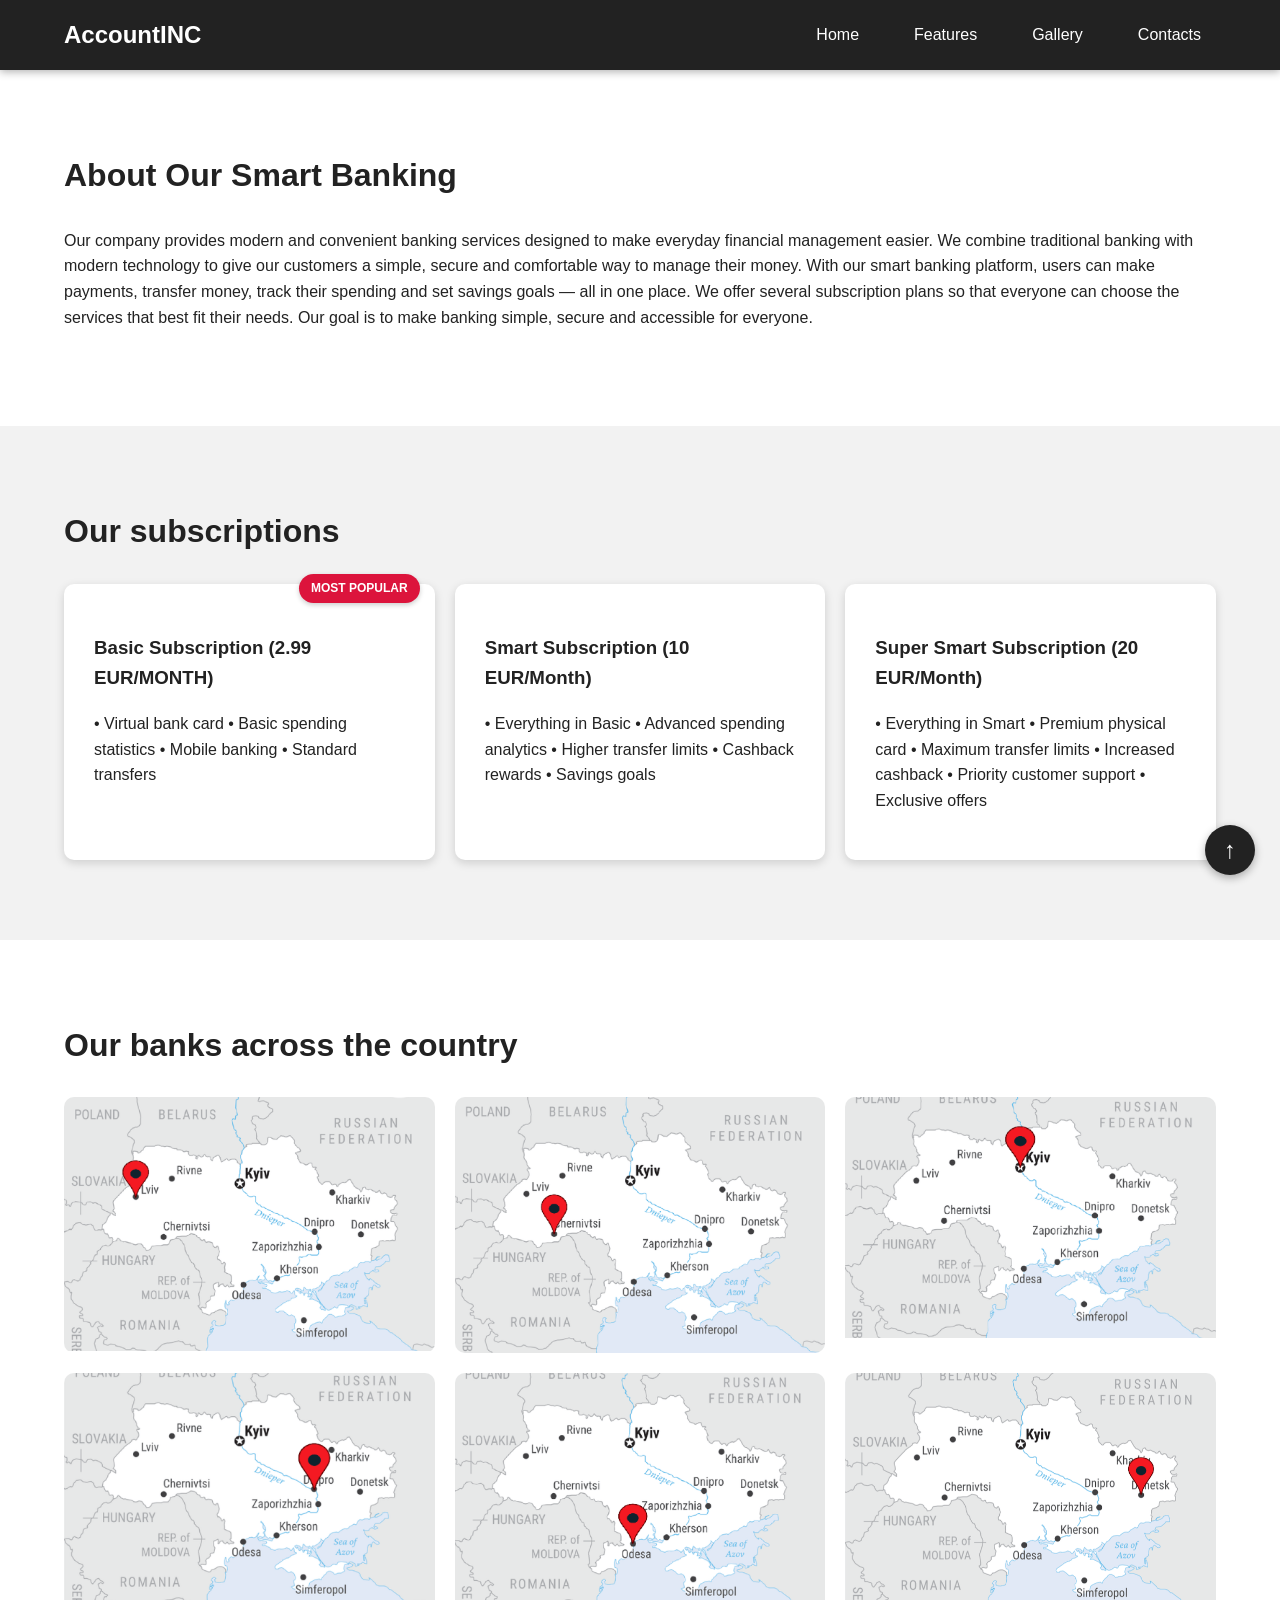
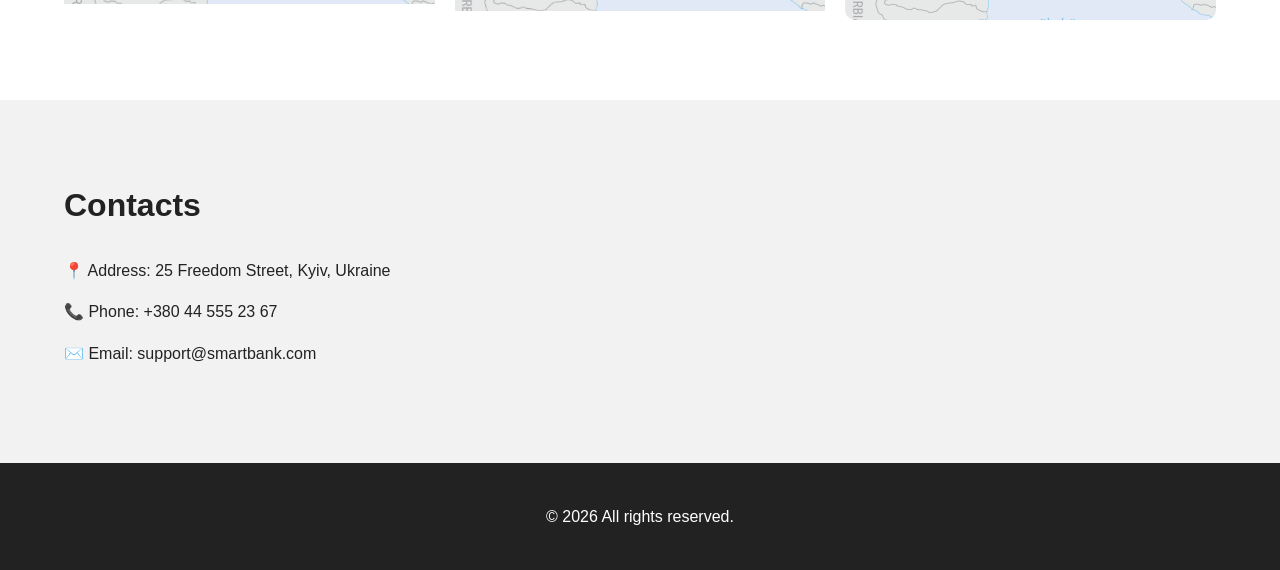
==== Index/index.html @ d543ba3d "Uploaded website code Uploaded website HTML and CSS codes, alongside images" ====
<!DOCTYPE html>
<html lang="uk">
<head>
    <meta charset="UTF-8">
    <meta name="viewport" content="width=device-width, initial-scale=1.0">
    <title>AccountINC</title>
    <link rel="stylesheet" href="style.css">
</head>
<body>
    <header class="site-header">
        <div class="header-container">

            <div class="logo">
                AccountINC
            </div>
            <nav>
                <ul>
                    <li><a href="#about">Home</a></li>
                    <li><a href="#features">Features</a></li>
                    <li><a href="#gallery">Gallery</a></li>
                    <li><a href="#contacts">Contacts</a></li>
                </ul>
            </nav>

        </div>
    </header>
    <main>
        <section id="about" class="section">
            <div class="container">
                <h2>About Our Smart Banking</h2>
                <p>
                Our company provides modern and convenient banking services designed to make everyday financial management easier. We combine traditional banking with modern technology to give our customers a simple, secure and comfortable way to manage their money.
                With our smart banking platform, users can make payments, transfer money, track their spending and set savings goals — all in one place. We offer several subscription plans so that everyone can choose the services that best fit their needs.
                Our goal is to make banking simple, secure and accessible for everyone.
                </p>
            </div>
        </section>


        <section id="features" class="section">
            <div class="container">
                <h2>Our subscriptions</h2>

                <div class="cards">

                    <div class="card">
                        <span class="badge">MOST POPULAR</span>

                        <h3>Basic Subscription (2.99 EUR/MONTH)</h3>
                        <p>
                            • Virtual bank card
                            • Basic spending statistics
                            • Mobile banking
                            • Standard transfers
                        </p>
                    </div>

                    <div class="card">
                        <h3>Smart Subscription (10 EUR/Month)</h3>
                        <p>
                            • Everything in Basic
                            • Advanced spending analytics
                            • Higher transfer limits
                            • Cashback rewards
                            • Savings goals
                        </p>
                    </div>

                    <div class="card">
                        <h3>Super Smart Subscription (20 EUR/Month)</h3>
                        <p>
                            • Everything in Smart
                            • Premium physical card
                            • Maximum transfer limits
                            • Increased cashback
                            • Priority customer support
                            • Exclusive offers
                        </p>
                    </div>

                </div>
            </div>
        </section>


        <section id="gallery" class="section">
            <div class="container">

                <h2>Our banks across the country</h2>

                <div class="grid-gallery">

                    <div class="gallery-item">
                        <img src="images/map1.png" alt="Зображення 1">
                    </div>

                    <div class="gallery-item">
                        <img src="images/map2.png" alt="Зображення 2">
                    </div>

                    <div class="gallery-item">
                        <img src="images/map3.png" alt="Зображення 3">
                    </div>

                    <div class="gallery-item">
                        <img src="images/map4.png" alt="Зображення 4">
                    </div>

                    <div class="gallery-item">
                        <img src="images/map5.png" alt="Зображення 5">
                    </div>

                    <div class="gallery-item">
                        <img src="images/map6.png" alt="Зображення 6">
                    </div>

                </div>

            </div>
        </section>


        <section id="contacts" class="section">
            <div class="container">
                <h2>Contacts</h2>

                <p>
                   <p>📍 Address: 25 Freedom Street, Kyiv, Ukraine</p>
                   <p>📞 Phone: +380 44 555 23 67</p>
                   <p>✉️ Email: support@smartbank.com</p>
                </p>
            </div>
        </section>

    </main>


    <footer>
        <p>© 2026 All rights reserved.</p>
    </footer>
    <a href="#about" class="back-to-top">↑</a>
</body>
</html>
---- Index/style.css ----
html {
    scroll-behavior: smooth;
    scroll-padding-top: 80px;
}

body {
    margin: 0;
    padding-top: 70px;

    font-family: Arial, sans-serif;
    line-height: 1.6;

    background-color: white;
    color: #222;
}
.container {
    width: 90%;
    max-width: 1200px;
    margin: 0 auto;
}
.site-header {
    position: fixed;
    top: 0;
    left: 0;

    width: 100%;

    height: 70px;

    background-color: #222;
    color: white;

    z-index: 1000;

    box-shadow: 0 2px 8px rgba(0, 0, 0, 0.3);
}


/* Flexbox для header */

.header-container {
    width: 90%;
    max-width: 1200px;

    height: 100%;

    margin: 0 auto;

    display: flex;

    justify-content: space-between;
    align-items: center;
}


/* Логотип */

.logo {
    font-size: 24px;
    font-weight: bold;
}


/* Навігація */

nav ul {
    display: flex;

    gap: 25px;

    list-style: none;

    margin: 0;
    padding: 0;
}


/* Посилання */

nav a {
    color: white;

    text-decoration: none;

    padding: 10px 15px;

    border-radius: 5px;

    transition: 0.3s;
}


/* Hover */

nav a:hover {
    background-color: #555;
    color: #fff;
}


/* Секції */

.section {
    padding: 80px 0;
}


/* Чергування кольорів */

.section:nth-child(even) {
    background-color: #f2f2f2;
}

.section:nth-child(odd) {
    background-color: white;
}


.section h2 {
    margin-top: 0;

    font-size: 32px;
}


/* CARDS */

.cards {
    display: grid;

    grid-template-columns: repeat(3, 1fr);

    gap: 20px;
}


.card {
    position: relative;

    background-color: white;

    padding: 30px;

    border-radius: 10px;

    box-shadow: 0 3px 10px rgba(0, 0, 0, 0.15);
}


/* Бейдж */

.badge {
    position: absolute;

    top: -10px;
    right: 15px;

    background-color: crimson;
    color: white;

    padding: 5px 12px;

    border-radius: 15px;

    font-size: 12px;
    font-weight: bold;

    box-shadow: 0 2px 5px rgba(0, 0, 0, 0.2);
}


/* GRID ГАЛЕРЕЯ */

.grid-gallery {
    display: grid;

    grid-template-columns: repeat(3, 1fr);

    gap: 20px;
}


.gallery-item {
    overflow: hidden;

    border-radius: 10px;
}


.grid-gallery img {
    display: block;

    width: 100%;
    height: auto;

    object-fit: cover;

    transition: transform 0.3s;
}


.grid-gallery img:hover {
    transform: scale(1.05);
}


/* FOOTER */

footer {
    background-color: #222;

    color: white;

    text-align: center;

    padding: 25px;
}


/* Кнопка "вгору" */

.back-to-top {
    position: fixed;

    bottom: 25px;
    right: 25px;

    width: 50px;
    height: 50px;

    display: flex;

    align-items: center;
    justify-content: center;

    border-radius: 50%;

    background-color: #222;
    color: white;

    text-decoration: none;

    font-size: 24px;

    z-index: 1001;

    box-shadow: 0 3px 8px rgba(0, 0, 0, 0.3);

    transition: 0.3s;
}


.back-to-top:hover {
    background-color: #555;

    transform: translateY(-5px);
}


/* Адаптивність */

@media (max-width: 768px) {

    .header-container {
        flex-direction: column;
        justify-content: center;

        gap: 5px;
    }

    .site-header {
        height: auto;
        padding: 10px 0;
    }

    body {
        padding-top: 100px;
    }

    nav ul {
        gap: 5px;
    }

    nav a {
        padding: 5px 8px;
        font-size: 14px;
    }

    .cards {
        grid-template-columns: 1fr;
    }

    .grid-gallery {
        grid-template-columns: 1fr;
    }
}
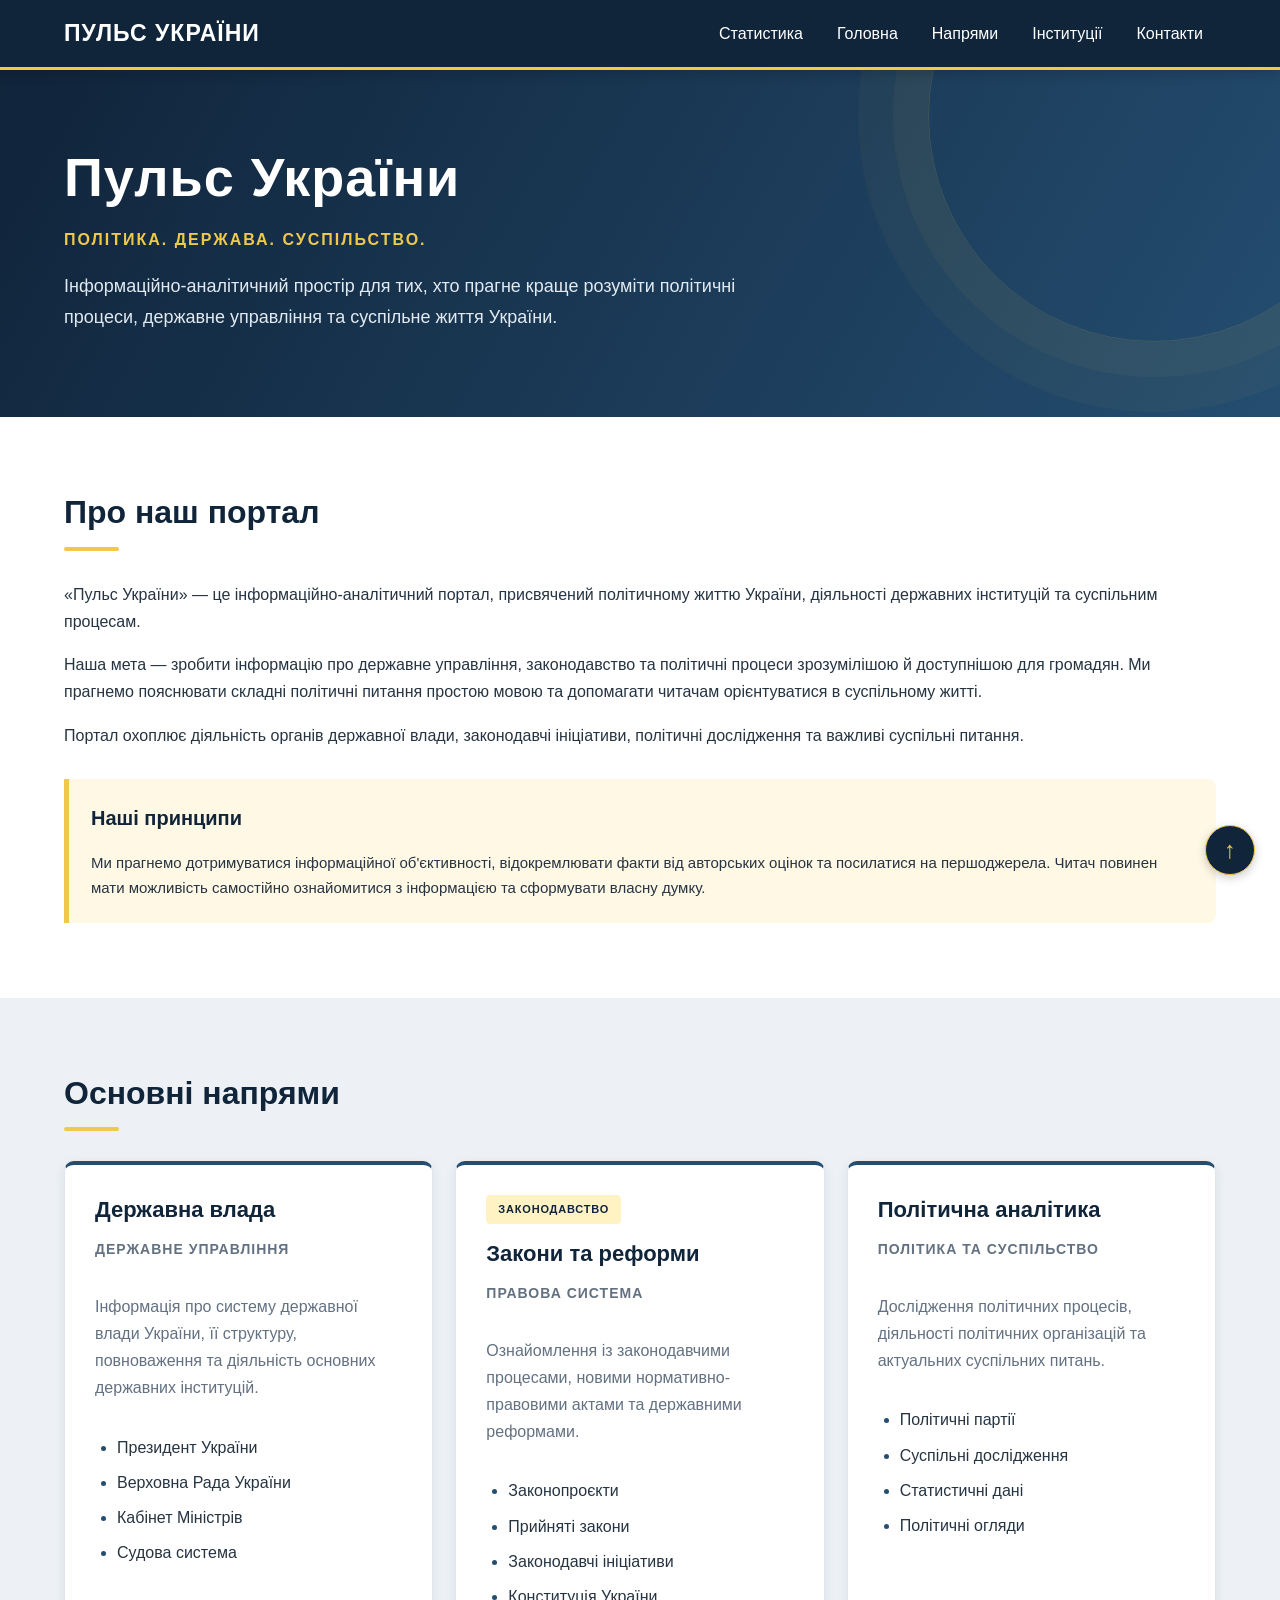
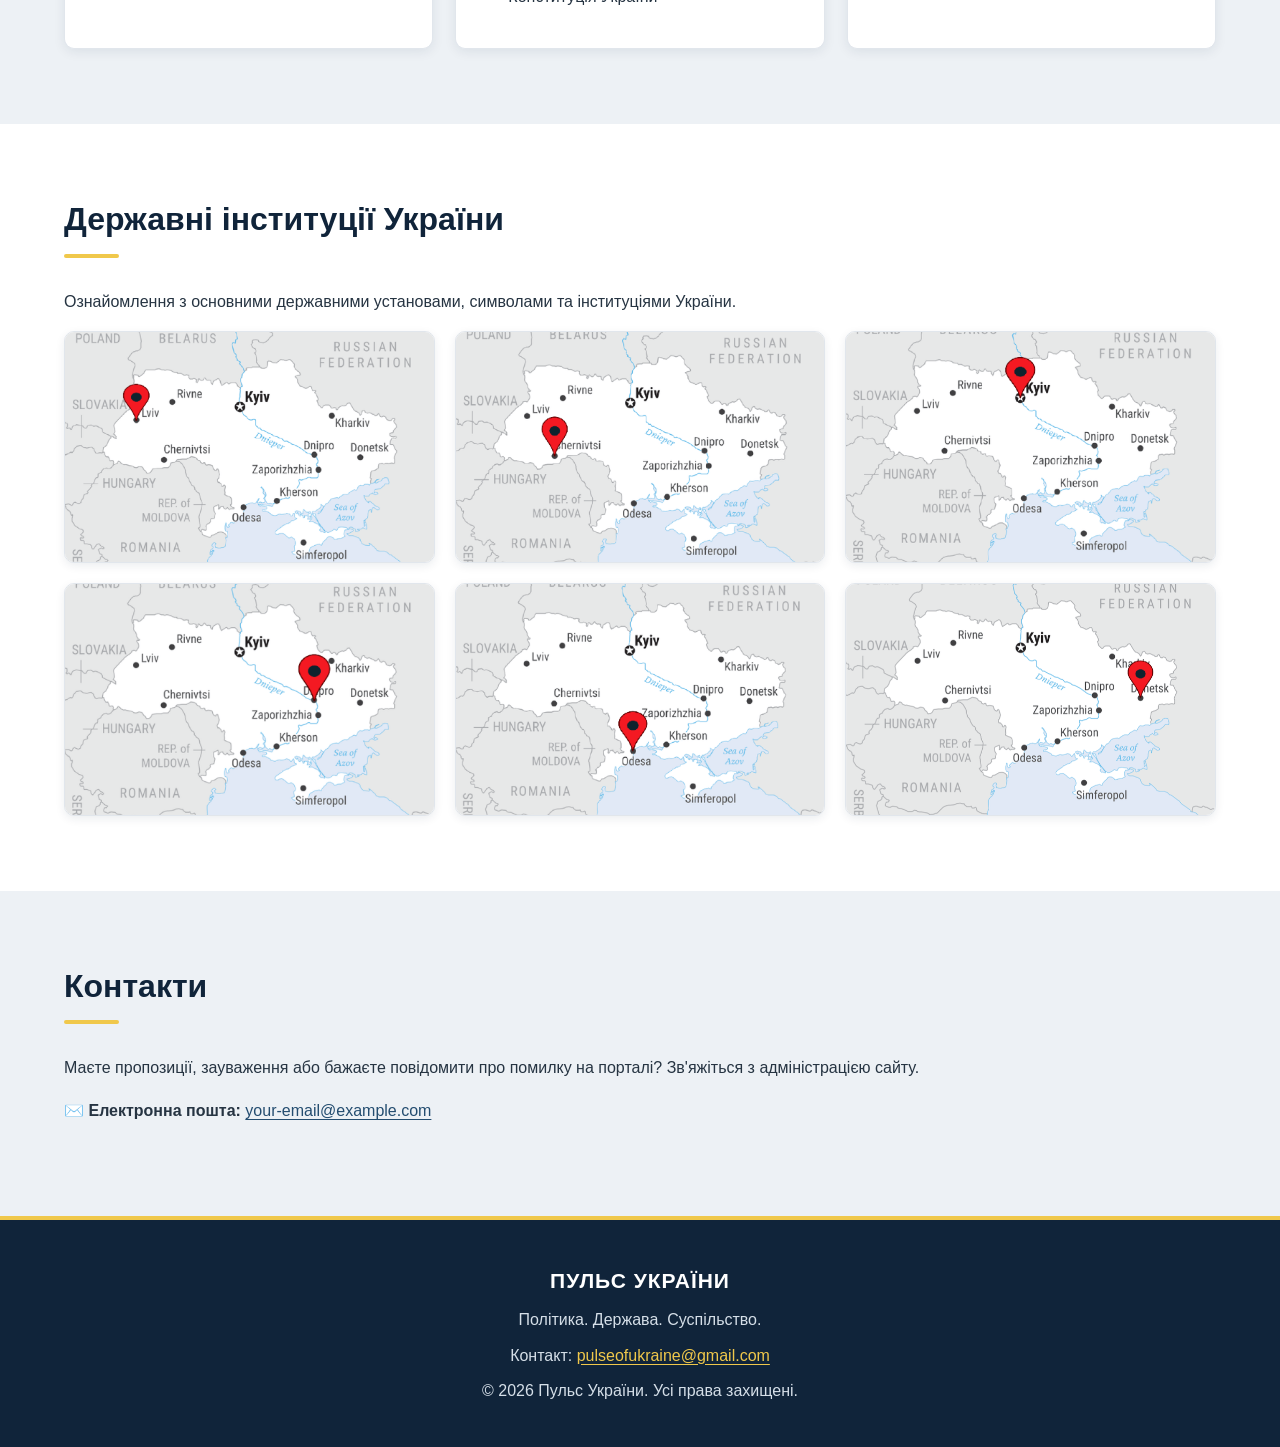
==== commit 14baf84a: "Fully replaced old Index directory with new one Replaced old directory with new, fresh site and idea" ====
--- a/Index/index.html
+++ b/Index/index.html
@@ -3,141 +3,303 @@
 <head>
     <meta charset="UTF-8">
     <meta name="viewport" content="width=device-width, initial-scale=1.0">
-    <title>AccountINC</title>
+
+    <!-- SEO metadata -->
+    <title>Пульс України — Політика. Держава. Суспільство.</title>
+
+    <meta name="description"
+          content="Пульс України — інформаційно-аналітичний портал про українську політику, державне управління, законодавство та суспільне життя.">
+
+    <meta name="keywords"
+          content="Україна, політика, державне управління, Верховна Рада, законодавство, суспільство, політична аналітика">
+
+    <meta name="author" content="Your Name">
+
+    <meta name="theme-color" content="#10243A">
+
+    <!-- Favicon -->
+    <link rel="icon" href="favicon.ico" type="image/x-icon">
+
+    <!-- Open Graph metadata -->
+    <meta property="og:type" content="website">
+    <meta property="og:locale" content="uk_UA">
+    <meta property="og:title" content="Пульс України — Політика. Держава. Суспільство.">
+    <meta property="og:description"
+          content="Досліджуй політичні процеси, державні інституції та суспільне життя України.">
+
+    <!-- CSS -->
     <link rel="stylesheet" href="style.css">
 </head>
-<body>
+
+<body id="top">
+
+    <!-- Skip link for accessibility -->
+    <a class="skip-link" href="#main-content">
+        Перейти до основного вмісту
+    </a>
+
+    <!-- Website header -->
     <header class="site-header">
         <div class="header-container">
 
-            <div class="logo">
-                AccountINC
-            </div>
-            <nav>
+            <a class="logo" href="#top">ПУЛЬС УКРАЇНИ</a>
+
+            <nav aria-label="Головна навігація">
                 <ul>
-                    <li><a href="#about">Home</a></li>
-                    <li><a href="#features">Features</a></li>
-                    <li><a href="#gallery">Gallery</a></li>
-                    <li><a href="#contacts">Contacts</a></li>
+                    <li><a href="pages/statistics.html">Статистика</a></li>
+                    <li><a href="#about">Головна</a></li>
+                    <li><a href="#features">Напрями</a></li>
+                    <li><a href="#gallery">Інституції</a></li>
+                    <li><a href="#contacts">Контакти</a></li>
                 </ul>
             </nav>
 
         </div>
     </header>
-    <main>
+
+    <!-- Main page content -->
+    <main id="main-content">
+
+        <!-- Page introduction -->
+        <header class="page-intro">
+            <div class="container">
+
+                <h1>Пульс України</h1>
+
+                <p>
+                    Політика. Держава. Суспільство.
+                </p>
+
+                <p>
+                    Інформаційно-аналітичний простір для тих,
+                    хто прагне краще розуміти політичні процеси,
+                    державне управління та суспільне життя України.
+                </p>
+
+            </div>
+        </header>
+
+        <!-- About the portal -->
         <section id="about" class="section">
             <div class="container">
-                <h2>About Our Smart Banking</h2>
-                <p>
-                Our company provides modern and convenient banking services designed to make everyday financial management easier. We combine traditional banking with modern technology to give our customers a simple, secure and comfortable way to manage their money.
-                With our smart banking platform, users can make payments, transfer money, track their spending and set savings goals — all in one place. We offer several subscription plans so that everyone can choose the services that best fit their needs.
-                Our goal is to make banking simple, secure and accessible for everyone.
-                </p>
+
+                <h2>Про наш портал</h2>
+
+                <p>
+                    «Пульс України» — це інформаційно-аналітичний портал,
+                    присвячений політичному життю України, діяльності
+                    державних інституцій та суспільним процесам.
+                </p>
+
+                <p>
+                    Наша мета — зробити інформацію про державне
+                    управління, законодавство та політичні процеси
+                    зрозумілішою й доступнішою для громадян.
+                    Ми прагнемо пояснювати складні політичні питання
+                    простою мовою та допомагати читачам орієнтуватися
+                    в суспільному житті.
+                </p>
+
+                <p>
+                    Портал охоплює діяльність органів державної влади,
+                    законодавчі ініціативи, політичні дослідження
+                    та важливі суспільні питання.
+                </p>
+
+                <!-- Additional information -->
+                <aside class="tip" aria-labelledby="tip-title">
+
+                    <h3 id="tip-title">Наші принципи</h3>
+
+                    <p>
+                        Ми прагнемо дотримуватися інформаційної
+                        об'єктивності, відокремлювати факти від
+                        авторських оцінок та посилатися на першоджерела.
+                        Читач повинен мати можливість самостійно
+                        ознайомитися з інформацією та сформувати
+                        власну думку.
+                    </p>
+
+                </aside>
+
             </div>
         </section>
 
-
+        <!-- Main areas -->
         <section id="features" class="section">
             <div class="container">
-                <h2>Our subscriptions</h2>
+
+                <h2>Основні напрями</h2>
 
                 <div class="cards">
 
-                    <div class="card">
-                        <span class="badge">MOST POPULAR</span>
-
-                        <h3>Basic Subscription (2.99 EUR/MONTH)</h3>
+                    <article class="card">
+
+                        <h3>Державна влада</h3>
+
+                        <p class="price">Державне управління</p>
+
                         <p>
-                            • Virtual bank card
-                            • Basic spending statistics
-                            • Mobile banking
-                            • Standard transfers
+                            Інформація про систему державної влади
+                            України, її структуру, повноваження
+                            та діяльність основних державних інституцій.
                         </p>
-                    </div>
-
-                    <div class="card">
-                        <h3>Smart Subscription (10 EUR/Month)</h3>
+
+                        <ul>
+                            <li>Президент України</li>
+                            <li>Верховна Рада України</li>
+                            <li>Кабінет Міністрів</li>
+                            <li>Судова система</li>
+                        </ul>
+
+                    </article>
+
+                    <article class="card">
+
+                        <span class="badge">ЗАКОНОДАВСТВО</span>
+
+                        <h3>Закони та реформи</h3>
+
+                        <p class="price">Правова система</p>
+
                         <p>
-                            • Everything in Basic
-                            • Advanced spending analytics
-                            • Higher transfer limits
-                            • Cashback rewards
-                            • Savings goals
+                            Ознайомлення із законодавчими процесами,
+                            новими нормативно-правовими актами
+                            та державними реформами.
                         </p>
-                    </div>
-
-                    <div class="card">
-                        <h3>Super Smart Subscription (20 EUR/Month)</h3>
+
+                        <ul>
+                            <li>Законопроєкти</li>
+                            <li>Прийняті закони</li>
+                            <li>Законодавчі ініціативи</li>
+                            <li>Конституція України</li>
+                        </ul>
+
+                    </article>
+
+                    <article class="card">
+
+                        <h3>Політична аналітика</h3>
+
+                        <p class="price">Політика та суспільство</p>
+
                         <p>
-                            • Everything in Smart
-                            • Premium physical card
-                            • Maximum transfer limits
-                            • Increased cashback
-                            • Priority customer support
-                            • Exclusive offers
+                            Дослідження політичних процесів,
+                            діяльності політичних організацій
+                            та актуальних суспільних питань.
                         </p>
-                    </div>
+
+                        <ul>
+                            <li>Політичні партії</li>
+                            <li>Суспільні дослідження</li>
+                            <li>Статистичні дані</li>
+                            <li>Політичні огляди</li>
+                        </ul>
+
+                    </article>
 
                 </div>
             </div>
         </section>
 
-
+        <!-- Gallery of Ukrainian institutions -->
         <section id="gallery" class="section">
             <div class="container">
 
-                <h2>Our banks across the country</h2>
+                <h2>Державні інституції України</h2>
+
+                <p>
+                    Ознайомлення з основними державними установами,
+                    символами та інституціями України.
+                </p>
 
                 <div class="grid-gallery">
 
-                    <div class="gallery-item">
-                        <img src="images/map1.png" alt="Зображення 1">
-                    </div>
-
-                    <div class="gallery-item">
-                        <img src="images/map2.png" alt="Зображення 2">
-                    </div>
-
-                    <div class="gallery-item">
-                        <img src="images/map3.png" alt="Зображення 3">
-                    </div>
-
-                    <div class="gallery-item">
-                        <img src="images/map4.png" alt="Зображення 4">
-                    </div>
-
-                    <div class="gallery-item">
-                        <img src="images/map5.png" alt="Зображення 5">
-                    </div>
-
-                    <div class="gallery-item">
-                        <img src="images/map6.png" alt="Зображення 6">
-                    </div>
+                    <figure class="gallery-item">
+                        <img src="images/map1.png"
+                             alt="Будівля Верховної Ради України">
+                    </figure>
+
+                    <figure class="gallery-item">
+                        <img src="images/map2.png"
+                             alt="Будівля Кабінету Міністрів України">
+                    </figure>
+
+                    <figure class="gallery-item">
+                        <img src="images/map3.png"
+                             alt="Офіційна державна установа України">
+                    </figure>
+
+                    <figure class="gallery-item">
+                        <img src="images/map4.png"
+                             alt="Конституція України">
+                    </figure>
+
+                    <figure class="gallery-item">
+                        <img src="images/map5.png"
+                             alt="Державна символіка України">
+                    </figure>
+
+                    <figure class="gallery-item">
+                        <img src="images/map6.png"
+                             alt="Український парламент">
+                    </figure>
 
                 </div>
 
             </div>
         </section>
 
-
+        <!-- Contact information -->
         <section id="contacts" class="section">
             <div class="container">
-                <h2>Contacts</h2>
-
-                <p>
-                   <p>📍 Address: 25 Freedom Street, Kyiv, Ukraine</p>
-                   <p>📞 Phone: +380 44 555 23 67</p>
-                   <p>✉️ Email: support@smartbank.com</p>
-                </p>
+
+                <h2>Контакти</h2>
+
+                <p>
+                    Маєте пропозиції, зауваження або бажаєте
+                    повідомити про помилку на порталі?
+                    Зв'яжіться з адміністрацією сайту.
+                </p>
+
+                <p>
+                    <span aria-hidden="true">✉️</span>
+                    <strong>Електронна пошта:</strong>
+                    <a href="mailto:your-email@example.com">
+                        your-email@example.com
+                    </a>
+                </p>
+
             </div>
         </section>
 
     </main>
 
-
-    <footer>
-        <p>© 2026 All rights reserved.</p>
+    <!-- Website footer -->
+    <footer class="site-footer">
+        <div class="container">
+
+            <p><strong>ПУЛЬС УКРАЇНИ</strong></p>
+
+            <p>Політика. Держава. Суспільство.</p>
+
+
+            <p>
+                Контакт:
+                <a href="mailto:your-email@example.com">
+                    pulseofukraine@gmail.com
+                </a>
+            </p>
+
+            <p>© 2026 Пульс України. Усі права захищені.</p>
+
+        </div>
     </footer>
-    <a href="#about" class="back-to-top">↑</a>
+
+    <!-- кнопка -->
+    <a href="#top"
+       class="back-to-top"
+       aria-label="Повернутися на початок сторінки">↑</a>
+
 </body>
 </html>
--- a/Index/style.css
+++ b/Index/style.css
@@ -1,6 +1,28 @@
+
+/* ========================================
+   GENERAL SETTINGS
+======================================== */
+
+:root {
+    --navy: #10243A;
+    --blue: #244D70;
+    --blue-light: #345F82;
+    --gold: #F0C84B;
+
+    --background: #F4F5F7;
+    --white: #FFFFFF;
+    --text: #263442;
+    --text-light: #637181;
+    --border: #E1E6EC;
+}
+
+* {
+    box-sizing: border-box;
+}
+
 html {
     scroll-behavior: smooth;
-    scroll-padding-top: 80px;
+    scroll-padding-top: 90px;
 }
 
 body {
@@ -8,289 +30,722 @@
     padding-top: 70px;
 
     font-family: Arial, sans-serif;
-    line-height: 1.6;
-
-    background-color: white;
-    color: #222;
-}
+    line-height: 1.7;
+
+    background-color: var(--background);
+    color: var(--text);
+}
+
+/* Semantic HTML elements */
+
+header,
+nav,
+main,
+section,
+article,
+aside,
+footer {
+    display: block;
+}
+
 .container {
     width: 90%;
     max-width: 1200px;
     margin: 0 auto;
 }
+
+/* ========================================
+   ACCESSIBILITY
+======================================== */
+
+.skip-link {
+    position: absolute;
+    top: -100px;
+    left: 15px;
+    z-index: 2000;
+
+    padding: 12px 18px;
+
+    background-color: var(--white);
+    color: var(--navy);
+
+    border: 2px solid var(--gold);
+    border-radius: 5px;
+}
+
+.skip-link:focus {
+    top: 15px;
+}
+
+a:focus-visible {
+    outline: 3px solid var(--gold);
+    outline-offset: 4px;
+}
+
+/* ========================================
+   HEADER
+======================================== */
+
 .site-header {
     position: fixed;
     top: 0;
     left: 0;
 
     width: 100%;
-
     height: 70px;
 
-    background-color: #222;
-    color: white;
+    background-color: var(--navy);
+    color: var(--white);
+
+    border-bottom: 3px solid var(--gold);
 
     z-index: 1000;
 
-    box-shadow: 0 2px 8px rgba(0, 0, 0, 0.3);
-}
-
-
-/* Flexbox для header */
+    box-shadow: 0 3px 12px rgba(0, 0, 0, 0.18);
+}
+
+/* Flexbox layout */
 
 .header-container {
     width: 90%;
     max-width: 1200px;
 
     height: 100%;
-
     margin: 0 auto;
 
     display: flex;
-
     justify-content: space-between;
     align-items: center;
-}
-
-
-/* Логотип */
+
+    gap: 20px;
+}
+
+/* Logo */
 
 .logo {
+    display: inline-block;
+
+    color: var(--white);
+    font-size: 23px;
+    font-weight: bold;
+    letter-spacing: 1px;
+
+    text-decoration: none;
+    white-space: nowrap;
+
+    transition: color 0.3s ease;
+}
+
+.logo:hover {
+    color: var(--gold);
+}
+
+/* ========================================
+   NAVIGATION
+======================================== */
+
+nav ul {
+    display: flex;
+    flex-wrap: wrap;
+    align-items: center;
+
+    gap: 8px;
+
+    list-style: none;
+
+    margin: 0;
+    padding: 0;
+}
+
+nav a {
+    display: inline-block;
+
+    color: var(--white);
+    text-decoration: none;
+
+    padding: 9px 13px;
+
+    border-radius: 5px;
+
+    transition: background-color 0.3s ease,
+                color 0.3s ease;
+}
+
+nav a:hover {
+    background-color: var(--blue);
+    color: var(--gold);
+}
+
+/* ========================================
+   PAGE INTRODUCTION
+======================================== */
+
+.page-intro {
+    position: relative;
+    overflow: hidden;
+
+    padding: 75px 0 85px;
+
+    background: linear-gradient(
+        120deg,
+        var(--navy),
+        var(--blue)
+    );
+
+    color: var(--white);
+}
+
+/* Decorative background element */
+
+.page-intro::after {
+    content: "";
+
+    position: absolute;
+
+    top: -180px;
+    right: -100px;
+
+    width: 450px;
+    height: 450px;
+
+    border: 1px solid rgba(240, 200, 75, 0.15);
+    border-radius: 50%;
+
+    box-shadow:
+        0 0 0 35px rgba(240, 200, 75, 0.04),
+        0 0 0 70px rgba(240, 200, 75, 0.03);
+
+    pointer-events: none;
+}
+
+.page-intro .container {
+    position: relative;
+    z-index: 1;
+}
+
+.page-intro h1 {
+    margin-top: 0;
+    margin-bottom: 15px;
+
+    font-size: clamp(36px, 5vw, 54px);
+    line-height: 1.2;
+
+    color: var(--white);
+    letter-spacing: 1px;
+}
+
+.page-intro p {
+    max-width: 750px;
+    margin-bottom: 0;
+
+    font-size: 18px;
+    color: #E2EAF1;
+}
+
+/* Intro slogan */
+
+.page-intro p:first-of-type {
+    margin-bottom: 15px;
+
+    color: var(--gold);
+
+    font-size: 16px;
+    font-weight: bold;
+    letter-spacing: 2px;
+    text-transform: uppercase;
+}
+
+/* ========================================
+   SECTIONS
+======================================== */
+
+.section {
+    padding: 75px 0;
+    scroll-margin-top: 90px;
+}
+
+/* Alternating section backgrounds */
+
+main > .section:nth-of-type(even) {
+    background-color: #EDF1F5;
+}
+
+main > .section:nth-of-type(odd) {
+    background-color: var(--white);
+}
+
+/* Section headings */
+
+.section h2 {
+    margin-top: 0;
+    margin-bottom: 30px;
+
+    font-size: 32px;
+    line-height: 1.3;
+
+    color: var(--navy);
+}
+
+/* Gold decorative line */
+
+.section h2::after {
+    content: "";
+
+    display: block;
+
+    width: 55px;
+    height: 4px;
+
+    margin-top: 13px;
+
+    background-color: var(--gold);
+    border-radius: 2px;
+}
+
+/* ========================================
+   MAIN DIRECTION CARDS
+======================================== */
+
+.cards {
+    display: grid;
+
+    grid-template-columns: repeat(3, minmax(0, 1fr));
+
+    gap: 22px;
+    align-items: stretch;
+}
+
+.card {
+    position: relative;
+    min-width: 0;
+
+    display: flex;
+    flex-direction: column;
+
+    background-color: var(--white);
+
+    padding: 30px;
+
+    border: 1px solid var(--border);
+    border-top: 4px solid var(--blue);
+
+    border-radius: 10px;
+
+    box-shadow: 0 3px 12px rgba(16, 36, 58, 0.08);
+
+    transition: transform 0.3s ease,
+                box-shadow 0.3s ease,
+                border-color 0.3s ease;
+}
+
+.card:hover {
+    transform: translateY(-5px);
+
+    border-top-color: var(--gold);
+
+    box-shadow: 0 8px 20px rgba(16, 36, 58, 0.13);
+}
+
+.card h3 {
+    margin-top: 0;
+    margin-bottom: 12px;
+
+    font-size: 22px;
+    line-height: 1.4;
+
+    color: var(--navy);
+}
+
+.card p {
+    color: var(--text-light);
+}
+
+.card ul {
+    padding-left: 22px;
+    margin-bottom: 0;
+}
+
+.card li {
+    margin-bottom: 8px;
+}
+
+.card li::marker {
+    color: var(--blue);
+}
+
+/* Card subtitles */
+
+.price {
+    margin: 0 0 15px;
+
+    font-size: 14px;
+    font-weight: bold;
+
+    letter-spacing: 1px;
+    text-transform: uppercase;
+
+    color: var(--blue);
+}
+
+/* Category badge */
+
+.badge {
+    display: inline-block;
+    align-self: flex-start;
+
+    margin-bottom: 15px;
+
+    background-color: #FFF3C4;
+    color: var(--navy);
+
+    padding: 5px 12px;
+
+    border-radius: 4px;
+
+    font-size: 11px;
+    font-weight: bold;
+    letter-spacing: 0.8px;
+}
+
+/* ========================================
+   INSTITUTIONS GALLERY
+======================================== */
+
+.grid-gallery {
+    display: grid;
+
+    grid-template-columns: repeat(3, minmax(0, 1fr));
+
+    gap: 20px;
+}
+
+/* Figure elements */
+
+.gallery-item {
+    margin: 0;
+    overflow: hidden;
+
+    background-color: var(--white);
+
+    border: 1px solid var(--border);
+    border-radius: 10px;
+
+    box-shadow: 0 3px 10px rgba(16, 36, 58, 0.08);
+}
+
+/* Gallery images */
+
+.grid-gallery img {
+    display: block;
+
+    width: 100%;
+    height: auto;
+
+    aspect-ratio: 16 / 10;
+
+    object-fit: cover;
+
+    transition: transform 0.4s ease;
+}
+
+.grid-gallery img:hover {
+    transform: scale(1.05);
+}
+
+/* ========================================
+   ASIDE - PORTAL PRINCIPLES
+======================================== */
+
+.tip {
+    margin-top: 30px;
+    padding: 22px;
+
+    background-color: #FFF8E5;
+
+    border-left: 5px solid var(--gold);
+    border-radius: 0 8px 8px 0;
+
+    font-size: 15px;
+}
+
+.tip h3 {
+    margin-top: 0;
+    margin-bottom: 10px;
+
+    color: var(--navy);
+    font-size: 20px;
+}
+
+.tip p {
+    margin-bottom: 0;
+}
+
+/* ========================================
+   CONTACTS
+======================================== */
+
+#contacts p {
+    overflow-wrap: anywhere;
+}
+
+#contacts a {
+    color: var(--blue);
+
+    text-underline-offset: 3px;
+
+    transition: color 0.3s ease;
+}
+
+#contacts a:hover {
+    color: var(--navy);
+}
+
+/* ========================================
+   FOOTER
+======================================== */
+
+.site-footer {
+    display: block;
+
+    background-color: var(--navy);
+    color: var(--white);
+
+    text-align: center;
+
+    padding: 35px 0;
+
+    border-top: 4px solid var(--gold);
+}
+
+.site-footer p {
+    margin: 8px 0;
+    color: #D5DFE8;
+}
+
+.site-footer strong {
+    color: var(--white);
+
+    font-size: 21px;
+    letter-spacing: 1px;
+}
+
+.site-footer a {
+    color: var(--gold);
+    text-underline-offset: 3px;
+}
+
+.site-footer a:hover {
+    color: var(--white);
+}
+
+/* ========================================
+   BACK-TO-TOP BUTTON
+======================================== */
+
+.back-to-top {
+    position: fixed;
+
+    bottom: 25px;
+    right: 25px;
+
+    width: 50px;
+    height: 50px;
+
+    display: flex;
+    align-items: center;
+    justify-content: center;
+
+    border-radius: 50%;
+
+    background-color: var(--navy);
+    color: var(--gold);
+
+    text-decoration: none;
     font-size: 24px;
     font-weight: bold;
-}
-
-
-/* Навігація */
-
-nav ul {
-    display: flex;
-
-    gap: 25px;
-
-    list-style: none;
-
-    margin: 0;
-    padding: 0;
-}
-
-
-/* Посилання */
-
-nav a {
-    color: white;
-
-    text-decoration: none;
-
-    padding: 10px 15px;
-
-    border-radius: 5px;
-
-    transition: 0.3s;
-}
-
-
-/* Hover */
-
-nav a:hover {
-    background-color: #555;
-    color: #fff;
-}
-
-
-/* Секції */
-
-.section {
-    padding: 80px 0;
-}
-
-
-/* Чергування кольорів */
-
-.section:nth-child(even) {
-    background-color: #f2f2f2;
-}
-
-.section:nth-child(odd) {
-    background-color: white;
-}
-
-
-.section h2 {
-    margin-top: 0;
-
-    font-size: 32px;
-}
-
-
-/* CARDS */
-
-.cards {
-    display: grid;
-
-    grid-template-columns: repeat(3, 1fr);
-
-    gap: 20px;
-}
-
-
-.card {
-    position: relative;
-
-    background-color: white;
-
-    padding: 30px;
-
-    border-radius: 10px;
-
-    box-shadow: 0 3px 10px rgba(0, 0, 0, 0.15);
-}
-
-
-/* Бейдж */
-
-.badge {
-    position: absolute;
-
-    top: -10px;
-    right: 15px;
-
-    background-color: crimson;
-    color: white;
-
-    padding: 5px 12px;
-
-    border-radius: 15px;
-
-    font-size: 12px;
-    font-weight: bold;
-
-    box-shadow: 0 2px 5px rgba(0, 0, 0, 0.2);
-}
-
-
-/* GRID ГАЛЕРЕЯ */
-
-.grid-gallery {
-    display: grid;
-
-    grid-template-columns: repeat(3, 1fr);
-
-    gap: 20px;
-}
-
-
-.gallery-item {
-    overflow: hidden;
-
-    border-radius: 10px;
-}
-
-
-.grid-gallery img {
-    display: block;
-
-    width: 100%;
-    height: auto;
-
-    object-fit: cover;
-
-    transition: transform 0.3s;
-}
-
-
-.grid-gallery img:hover {
-    transform: scale(1.05);
-}
-
-
-/* FOOTER */
-
-footer {
-    background-color: #222;
-
-    color: white;
-
-    text-align: center;
-
-    padding: 25px;
-}
-
-
-/* Кнопка "вгору" */
-
-.back-to-top {
-    position: fixed;
-
-    bottom: 25px;
-    right: 25px;
-
-    width: 50px;
-    height: 50px;
-
-    display: flex;
-
-    align-items: center;
-    justify-content: center;
-
-    border-radius: 50%;
-
-    background-color: #222;
-    color: white;
-
-    text-decoration: none;
-
-    font-size: 24px;
 
     z-index: 1001;
 
-    box-shadow: 0 3px 8px rgba(0, 0, 0, 0.3);
-
-    transition: 0.3s;
-}
-
+    border: 1px solid var(--gold);
+
+    box-shadow: 0 3px 10px rgba(0, 0, 0, 0.2);
+
+    transition: background-color 0.3s ease,
+                transform 0.3s ease;
+}
 
 .back-to-top:hover {
-    background-color: #555;
+    background-color: var(--blue);
+    color: var(--white);
 
     transform: translateY(-5px);
 }
 
-
-/* Адаптивність */
+/* ========================================
+   TABLET RESPONSIVENESS
+======================================== */
+
+@media (max-width: 900px) {
+
+    .header-container {
+        width: 94%;
+        gap: 10px;
+    }
+
+    .logo {
+        font-size: 20px;
+    }
+
+    nav ul {
+        gap: 4px;
+    }
+
+    nav a {
+        padding: 8px;
+        font-size: 14px;
+    }
+
+    .cards {
+        grid-template-columns: repeat(2, minmax(0, 1fr));
+    }
+
+    .grid-gallery {
+        grid-template-columns: repeat(2, minmax(0, 1fr));
+    }
+}
+
+/* ========================================
+   MOBILE RESPONSIVENESS
+======================================== */
 
 @media (max-width: 768px) {
-
-    .header-container {
-        flex-direction: column;
-        justify-content: center;
-
-        gap: 5px;
-    }
 
     .site-header {
         height: auto;
         padding: 10px 0;
     }
 
+    .header-container {
+        height: auto;
+
+        flex-direction: column;
+        justify-content: center;
+
+        gap: 5px;
+    }
+
     body {
-        padding-top: 100px;
+        padding-top: 125px;
     }
 
     nav ul {
-        gap: 5px;
+        justify-content: center;
+        gap: 3px;
     }
 
     nav a {
-        padding: 5px 8px;
+        padding: 6px 8px;
         font-size: 14px;
+    }
+
+    .page-intro {
+        padding: 55px 0;
+    }
+
+    .page-intro h1 {
+        font-size: 36px;
+    }
+
+    .section {
+        padding: 55px 0;
+    }
+
+    .section h2 {
+        font-size: 27px;
     }
 
     .cards {
         grid-template-columns: 1fr;
     }
 
+    .card {
+        padding: 25px;
+    }
+
+    .back-to-top {
+        width: 45px;
+        height: 45px;
+
+        right: 15px;
+        bottom: 15px;
+    }
+}
+
+/* ========================================
+   SMALL MOBILE SCREENS
+======================================== */
+
+@media (max-width: 480px) {
+
+    .container {
+        width: 92%;
+    }
+
+    .header-container {
+        width: 96%;
+    }
+
+    body {
+        padding-top: 115px;
+    }
+
+    .logo {
+        font-size: 21px;
+    }
+
+    nav ul {
+        gap: 1px;
+    }
+
+    nav a {
+        padding: 5px 6px;
+        font-size: 12px;
+    }
+
+    .page-intro h1 {
+        font-size: 30px;
+    }
+
+    .page-intro p {
+        font-size: 16px;
+    }
+
+    .page-intro p:first-of-type {
+        font-size: 13px;
+    }
+
     .grid-gallery {
         grid-template-columns: 1fr;
     }
-}+
+    .card {
+        padding: 22px;
+    }
+}
+
+/* ========================================
+   REDUCED MOTION ACCESSIBILITY
+======================================== */
+
+@media (prefers-reduced-motion: reduce) {
+
+    html {
+        scroll-behavior: auto;
+    }
+
+    *,
+    *::before,
+    *::after {
+        transition-duration: 0.01ms !important;
+    }
+}
